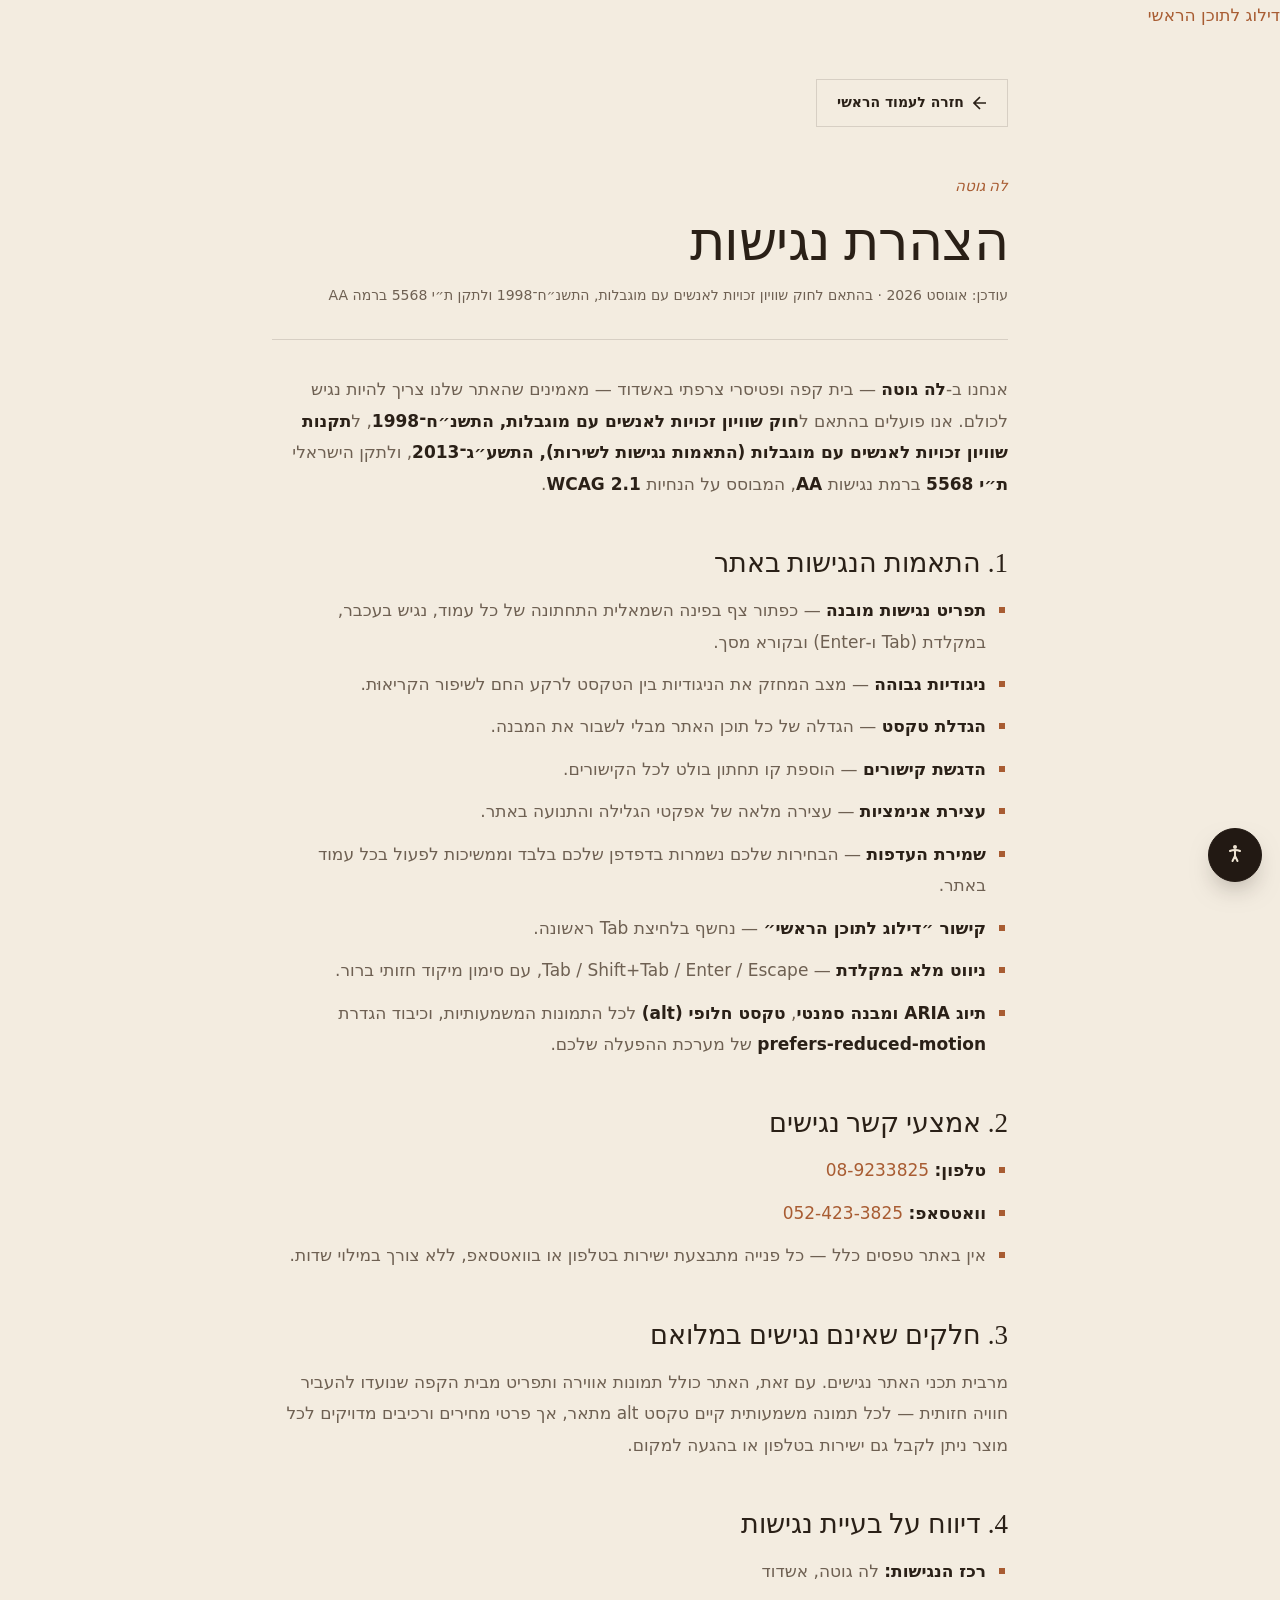
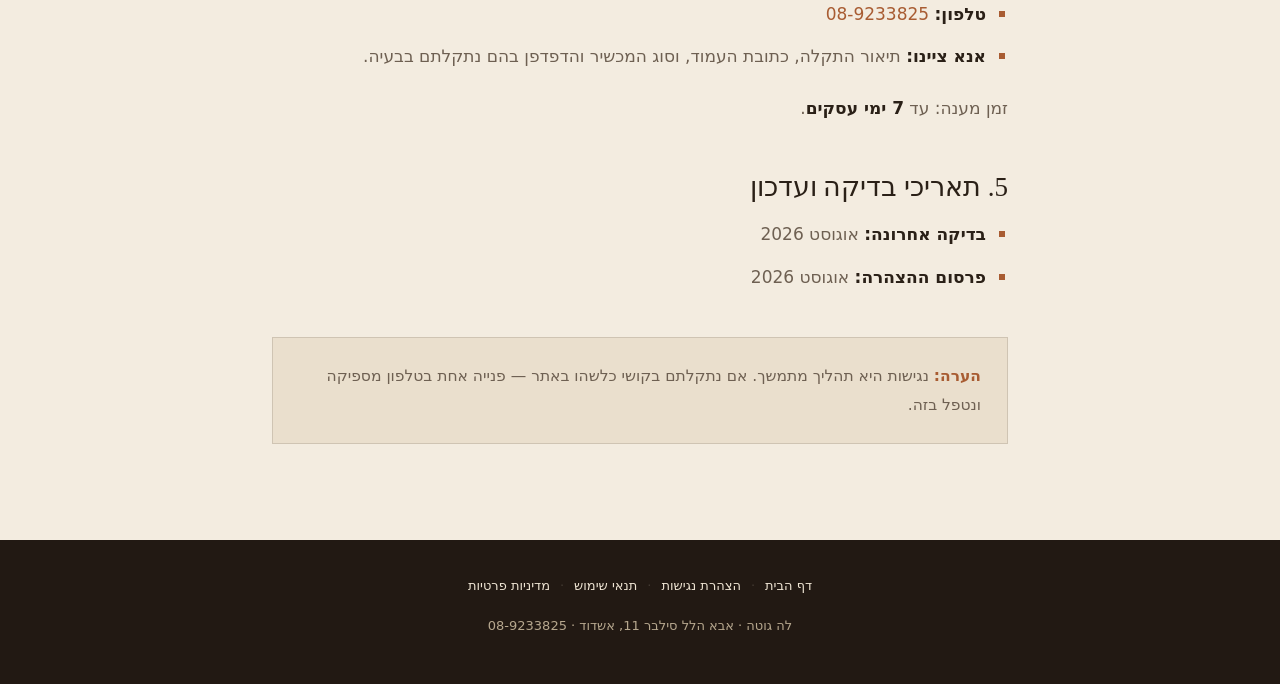
==== accessibility.html @ a6958493 "Remove section eyebrows, add legal pages + accessibility widget, fix broken menu photo - Removed all" ====
<!DOCTYPE html>
<html lang="he" dir="rtl">
<head>
<meta charset="UTF-8">
<meta name="viewport" content="width=device-width, initial-scale=1.0">
<meta http-equiv="Content-Security-Policy" content="
  default-src 'self';
  base-uri 'self';
  object-src 'none';
  form-action 'self';
  frame-src 'none';
  img-src 'self' data:;
  script-src 'self';
  style-src 'self' 'unsafe-inline' https://fonts.googleapis.com;
  font-src 'self' https://fonts.gstatic.com;
  connect-src 'self';
  upgrade-insecure-requests;
">
<meta name="referrer" content="strict-origin-when-cross-origin">
<title>הצהרת נגישות — לה גוטה</title>
<meta name="description" content="הצהרת הנגישות של לה גוטה — התאמות הנגישות באתר, אמצעי קשר ודרכי דיווח, בהתאם לחוק שוויון זכויות לאנשים עם מוגבלות ולתקן ת״י 5568 ברמה AA.">
<meta name="robots" content="index, follow">
<link rel="preconnect" href="https://fonts.googleapis.com">
<link rel="preconnect" href="https://fonts.gstatic.com" crossorigin>
<link href="https://fonts.googleapis.com/css2?family=Frank+Ruhl+Libre:wght@300;500;700;900&family=Assistant:wght@300;400;500;600;700&display=swap" rel="stylesheet">
<link rel="stylesheet" href="assets/legal.css?v=1">
<link rel="stylesheet" href="assets/a11y.css?v=1">
<script src="assets/a11y.js?v=1"></script>
</head>
<body>

<a class="skip-link" href="#main">דילוג לתוכן הראשי</a>

<!-- ACCESSIBILITY WIDGET -->
<button class="a11y-btn" aria-label="פתיחת תפריט נגישות" aria-expanded="false" aria-controls="a11yPanel">
  <svg viewBox="0 0 24 24" width="24" height="24" aria-hidden="true"><circle cx="12" cy="4" r="2" fill="currentColor"/><path d="M12 7c-3 0-5 1-5 1M12 7c3 0 5 1 5 1M12 7v6m0 0l-2.5 5M12 13l2.5 5" stroke="currentColor" stroke-width="2" fill="none" stroke-linecap="round"/></svg>
</button>
<div class="a11y-panel" id="a11yPanel" role="dialog" aria-label="הגדרות נגישות" aria-hidden="true">
  <h2 class="a11y-title">נגישות</h2>
  <div class="a11y-row"><span>ניגודיות גבוהה</span><div class="a11y-seg" role="group" aria-label="ניגודיות"><button class="a11y-chip" type="button" data-key="contrast" data-val="normal" aria-pressed="true">רגילה</button><button class="a11y-chip" type="button" data-key="contrast" data-val="high" aria-pressed="false">גבוהה</button></div></div>
  <div class="a11y-row"><span>גודל טקסט</span><div class="a11y-seg" role="group" aria-label="גודל טקסט"><button class="a11y-chip" type="button" data-key="text" data-val="normal" aria-pressed="true">רגיל</button><button class="a11y-chip" type="button" data-key="text" data-val="large" aria-pressed="false">גדול</button></div></div>
  <div class="a11y-row"><span>הדגשת קישורים</span><div class="a11y-seg" role="group" aria-label="הדגשת קישורים"><button class="a11y-chip" type="button" data-key="links" data-val="off" aria-pressed="true">כבוי</button><button class="a11y-chip" type="button" data-key="links" data-val="on" aria-pressed="false">דלוק</button></div></div>
  <div class="a11y-row"><span>עצירת אנימציות</span><div class="a11y-seg" role="group" aria-label="עצירת אנימציות"><button class="a11y-chip" type="button" data-key="motion" data-val="on" aria-pressed="true">דלוקות</button><button class="a11y-chip" type="button" data-key="motion" data-val="off" aria-pressed="false">עצורות</button></div></div>
  <button class="a11y-reset" type="button">איפוס הגדרות</button>
  <a class="a11y-statement" href="accessibility.html">הצהרת נגישות</a>
</div>

<main class="legal" id="main">
  <a class="back-home" href="index.html">
    <svg viewBox="0 0 14 14" fill="none" stroke="currentColor" stroke-width="1.7" aria-hidden="true"><path d="M1 7h12M7 1 1 7l6 6"/></svg>
    <span>חזרה לעמוד הראשי</span>
  </a>

  <span class="legal-brand">לה גוטה</span>
  <h1>הצהרת נגישות</h1>
  <div class="legal-meta">עודכן: אוגוסט 2026 · בהתאם לחוק שוויון זכויות לאנשים עם מוגבלות, התשנ״ח־1998 ולתקן ת״י 5568 ברמה AA</div>

  <p>אנחנו ב-<strong>לה גוטה</strong> — בית קפה ופטיסרי צרפתי באשדוד — מאמינים שהאתר שלנו צריך להיות נגיש לכולם. אנו פועלים בהתאם ל<strong>חוק שוויון זכויות לאנשים עם מוגבלות, התשנ״ח־1998</strong>, ל<strong>תקנות שוויון זכויות לאנשים עם מוגבלות (התאמות נגישות לשירות), התשע״ג־2013</strong>, ולתקן הישראלי <strong>ת״י 5568</strong> ברמת נגישות <strong>AA</strong>, המבוסס על הנחיות <strong>WCAG 2.1</strong>.</p>

  <h2>1. התאמות הנגישות באתר</h2>
  <ul>
    <li><strong>תפריט נגישות מובנה</strong> — כפתור צף בפינה השמאלית התחתונה של כל עמוד, נגיש בעכבר, במקלדת (Tab ו-Enter) ובקורא מסך.</li>
    <li><strong>ניגודיות גבוהה</strong> — מצב המחזק את הניגודיות בין הטקסט לרקע החם לשיפור הקריאוּת.</li>
    <li><strong>הגדלת טקסט</strong> — הגדלה של כל תוכן האתר מבלי לשבור את המבנה.</li>
    <li><strong>הדגשת קישורים</strong> — הוספת קו תחתון בולט לכל הקישורים.</li>
    <li><strong>עצירת אנימציות</strong> — עצירה מלאה של אפקטי הגלילה והתנועה באתר.</li>
    <li><strong>שמירת העדפות</strong> — הבחירות שלכם נשמרות בדפדפן שלכם בלבד וממשיכות לפעול בכל עמוד באתר.</li>
    <li><strong>קישור ״דילוג לתוכן הראשי״</strong> — נחשף בלחיצת Tab ראשונה.</li>
    <li><strong>ניווט מלא במקלדת</strong> — Tab / Shift+Tab / Enter / Escape, עם סימון מיקוד חזותי ברור.</li>
    <li><strong>תיוג ARIA ומבנה סמנטי</strong>, <strong>טקסט חלופי (alt)</strong> לכל התמונות המשמעותיות, וכיבוד הגדרת <strong>prefers-reduced-motion</strong> של מערכת ההפעלה שלכם.</li>
  </ul>

  <h2>2. אמצעי קשר נגישים</h2>
  <ul>
    <li><strong>טלפון:</strong> <a href="tel:089233825">08-9233825</a></li>
    <li><strong>וואטסאפ:</strong> <a href="https://wa.me/972534233825" target="_blank" rel="noopener">052-423-3825</a></li>
    <li>אין באתר טפסים כלל — כל פנייה מתבצעת ישירות בטלפון או בוואטסאפ, ללא צורך במילוי שדות.</li>
  </ul>

  <h2>3. חלקים שאינם נגישים במלואם</h2>
  <p>מרבית תכני האתר נגישים. עם זאת, האתר כולל תמונות אווירה ותפריט מבית הקפה שנועדו להעביר חוויה חזותית — לכל תמונה משמעותית קיים טקסט alt מתאר, אך פרטי מחירים ורכיבים מדויקים לכל מוצר ניתן לקבל גם ישירות בטלפון או בהגעה למקום.</p>

  <h2>4. דיווח על בעיית נגישות</h2>
  <ul>
    <li><strong>רכז הנגישות:</strong> לה גוטה, אשדוד</li>
    <li><strong>טלפון:</strong> <a href="tel:089233825">08-9233825</a></li>
    <li><strong>אנא ציינו:</strong> תיאור התקלה, כתובת העמוד, וסוג המכשיר והדפדפן בהם נתקלתם בבעיה.</li>
  </ul>
  <p>זמן מענה: עד <strong>7 ימי עסקים</strong>.</p>

  <h2>5. תאריכי בדיקה ועדכון</h2>
  <ul>
    <li><strong>בדיקה אחרונה:</strong> אוגוסט 2026</li>
    <li><strong>פרסום ההצהרה:</strong> אוגוסט 2026</li>
  </ul>

  <div class="legal-note">
    <strong>הערה:</strong> נגישות היא תהליך מתמשך. אם נתקלתם בקושי כלשהו באתר — פנייה אחת בטלפון מספיקה ונטפל בזה.
  </div>
</main>

<footer class="legal-foot">
  <nav aria-label="מסמכים משפטיים">
    <a href="index.html">דף הבית</a>
    <span aria-hidden="true">·</span>
    <a href="accessibility.html">הצהרת נגישות</a>
    <span aria-hidden="true">·</span>
    <a href="terms.html">תנאי שימוש</a>
    <span aria-hidden="true">·</span>
    <a href="privacy.html">מדיניות פרטיות</a>
  </nav>
  <div>לה גוטה · אבא הלל סילבר 11, אשדוד · 08-9233825</div>
</footer>

</body>
</html>
---- assets/legal.css ----
/* ==========================================================================
   לה גוטה — legal pages (accessibility statement, terms, privacy).
   Mirrors the main site's tokens exactly so these pages read as the same
   brand even though they don't load the page's own giant inline <style>.
   ========================================================================== */

:root {
  --paper: #F3ECE0;
  --paper-2: #EADFCD;
  --espresso: #221913;
  --ink: #2A2017;
  --ink-soft: #6E6052;
  --ink-faint: #9D8E7C;
  --cream-text: #EEE4D3;
  --cream-soft: #B6A78E;
  --crema: #A85C32;
  --crema-2: #C68A57;
  --line: rgba(42, 32, 23, .14);
  --line-cream: rgba(238, 228, 211, .16);

  --serif: 'Frank Ruhl Libre', Georgia, serif;
  --sans: 'Assistant', system-ui, sans-serif;
}

*, *::before, *::after { box-sizing: border-box; margin: 0; padding: 0; }

html { scroll-behavior: smooth; -webkit-font-smoothing: antialiased; -moz-osx-font-smoothing: grayscale; }

body {
  background: var(--paper);
  color: var(--ink);
  font-family: var(--sans);
  font-size: 17px;
  line-height: 1.85;
  min-height: 100vh;
  overflow-x: hidden;
}

a { color: var(--crema); text-decoration: none; }
a:hover { color: var(--crema-2); text-decoration: underline; text-underline-offset: 3px; }
a:focus-visible { outline: 2px solid var(--crema); outline-offset: 3px; }

/* ---------- Layout ---------- */
.legal {
  position: relative;
  max-width: 800px;
  margin: 0 auto;
  padding: 48px clamp(18px, 5vw, 32px) 96px;
}

.back-home {
  display: inline-flex;
  align-items: center;
  gap: 9px;
  margin-bottom: 46px;
  padding: 10px 20px;
  border: 1px solid var(--line);
  background: transparent;
  color: var(--ink);
  font-size: 14px;
  font-weight: 600;
  transition: background .3s ease, color .3s ease, border-color .3s ease;
}
.back-home:hover { background: var(--espresso); border-color: var(--espresso); color: var(--cream-text); text-decoration: none; }
.back-home svg { width: 14px; height: 14px; }

.legal-brand {
  display: block;
  margin-bottom: 12px;
  font-family: var(--serif);
  font-weight: 500;
  font-style: italic;
  font-size: 15px;
  color: var(--crema);
}

h1 {
  font-family: var(--serif);
  font-weight: 500;
  font-size: clamp(32px, 6vw, 54px);
  line-height: 1.08;
  letter-spacing: -0.01em;
  color: var(--ink);
  margin-bottom: 12px;
}

.legal-meta {
  padding-bottom: 30px;
  margin-bottom: 34px;
  border-bottom: 1px solid var(--line);
  color: var(--ink-soft);
  font-size: 14px;
}

h2 {
  font-family: var(--serif);
  font-weight: 500;
  font-size: clamp(21px, 3vw, 27px);
  line-height: 1.3;
  color: var(--ink);
  margin: 46px 0 14px;
}

p { margin-bottom: 16px; color: var(--ink-soft); }
strong { color: var(--ink); font-weight: 700; }

ul { margin: 0 0 20px; padding: 0; list-style: none; }
li { position: relative; padding-inline-start: 22px; margin-bottom: 11px; color: var(--ink-soft); }
li::before {
  content: '';
  position: absolute;
  inset-inline-start: 3px;
  top: 12px;
  width: 6px;
  height: 6px;
  background: var(--crema);
}

.legal-note {
  margin-top: 44px;
  padding: 24px 26px;
  border: 1px solid var(--line);
  background: var(--paper-2);
  color: var(--ink-soft);
  font-size: 15.5px;
}
.legal-note strong { color: var(--crema); }

/* ---------- Footer ---------- */
.legal-foot {
  padding: 34px clamp(18px, 5vw, 32px) 46px;
  background: var(--espresso);
  text-align: center;
  color: var(--cream-soft);
  font-size: 13px;
}
.legal-foot nav {
  display: flex;
  flex-wrap: wrap;
  align-items: center;
  justify-content: center;
  gap: 10px;
  margin-bottom: 16px;
}
.legal-foot nav a { color: var(--cream-text); }
.legal-foot nav a:hover { color: var(--crema-2); }
.legal-foot nav span { color: var(--line-cream); }

@media (max-width: 640px) {
  .legal { padding-top: 34px; }
  .back-home { margin-bottom: 32px; }
}
---- assets/a11y.css ----
/* ==========================================================================
   לה גוטה — accessibility widget + accessibility state overrides.
   Matches the site's own tokens (warm cream / espresso / crema, Frank Ruhl
   Libre + Assistant, sharp corners — --r:0px everywhere on this site) so it
   never reads as a bolted-on plugin. Works standalone on the legal pages too.
   ========================================================================== */

.a11y-btn,
.a11y-panel { font-family: 'Assistant', system-ui, sans-serif; }

/* ---------- Floating button (kept circular — the one universal a11y
   convention worth breaking the site's sharp-corner rule for) ---------- */
.a11y-btn {
  position: fixed;
  inset-inline-start: 18px;
  bottom: 18px;
  z-index: 9950;
  width: 54px;
  height: 54px;
  padding: 0;
  border: 1.5px solid #221913;
  border-radius: 50%;
  background: #221913;
  color: #EEE4D3;
  display: grid;
  place-items: center;
  cursor: pointer;
  box-shadow: 0 12px 28px -12px rgba(34, 25, 19, .55);
  transition: transform .3s ease, background .3s ease, border-color .3s ease;
}
.a11y-btn:hover { transform: scale(1.06); background: #A85C32; border-color: #A85C32; }
.a11y-btn:focus-visible { outline: 2px solid #A85C32; outline-offset: 3px; }

/* ---------- Panel — sharp corners, matches every card/button on the site ---------- */
.a11y-panel {
  position: fixed;
  inset-inline-start: 18px;
  bottom: 84px;
  z-index: 9951;
  width: 302px;
  max-width: calc(100vw - 36px);
  padding: 22px;
  background: #F3ECE0;
  border: 1px solid rgba(42, 32, 23, .16);
  box-shadow: 0 30px 66px -30px rgba(34, 25, 19, .6);
  opacity: 0;
  visibility: hidden;
  transform: translateY(10px) scale(.97);
  transform-origin: bottom right;
  transition: opacity .28s ease, transform .28s ease, visibility .28s ease;
}
.a11y-panel.is-open { opacity: 1; visibility: visible; transform: none; }

.a11y-title {
  margin: 0 0 14px;
  font-family: 'Frank Ruhl Libre', Georgia, serif;
  font-weight: 500;
  font-size: 20px;
  color: #2A2017;
}
.a11y-row {
  display: flex;
  align-items: center;
  justify-content: space-between;
  gap: 10px;
  padding: 9px 0;
  font-size: 14.5px;
  font-weight: 500;
  color: #2A2017;
}
.a11y-seg {
  display: inline-flex;
  padding: 3px;
  background: #EADFCD;
  border: 1px solid rgba(42, 32, 23, .12);
}
.a11y-chip {
  padding: 6px 12px;
  border: 0;
  background: transparent;
  font-family: inherit;
  font-size: 13px;
  font-weight: 600;
  color: #6E6052;
  cursor: pointer;
  transition: background .2s ease, color .2s ease;
}
.a11y-chip:hover { color: #2A2017; }
.a11y-chip[aria-pressed="true"] { background: #221913; color: #EEE4D3; }
.a11y-chip:focus-visible { outline: 2px solid #A85C32; outline-offset: 2px; }

.a11y-reset {
  width: 100%;
  margin-top: 14px;
  padding: 11px;
  border: 1px solid rgba(42, 32, 23, .2);
  background: transparent;
  font-family: inherit;
  font-size: 14px;
  font-weight: 600;
  color: #2A2017;
  cursor: pointer;
  transition: background .2s ease, color .2s ease;
}
.a11y-reset:hover { background: #221913; color: #EEE4D3; }

.a11y-statement {
  display: block;
  margin-top: 10px;
  text-align: center;
  font-size: 13px;
  color: #6E6052;
  text-decoration: underline;
  text-underline-offset: 3px;
}
.a11y-statement:hover { color: #A85C32; }

/* ==========================================================================
   Accessibility state overrides
   ========================================================================== */

/* Larger text — scales page blocks, never the widget itself */
[data-text="large"] body > *:not(.a11y-btn):not(.a11y-panel):not(#loader) { zoom: 1.12; }

/* High contrast — deepen the muted inks so body copy passes AA comfortably.
   `html[...]` so these outrank the page's own :root, same specificity but
   earlier in source order. */
html[data-contrast="high"] {
  --ink-soft: #2A2017;
  --ink-faint: #4A3D2E;
  --cream-soft: #F3ECE0;
  --line: rgba(42, 32, 23, .4);
  --line-cream: rgba(238, 228, 211, .4);
}

/* Emphasise links */
[data-links="on"] a:not(.a11y-statement) {
  text-decoration: underline !important;
  text-underline-offset: 3px;
  text-decoration-thickness: 2px;
}

/* Stop motion */
[data-motion="off"] { scroll-behavior: auto !important; }
[data-motion="off"] *,
[data-motion="off"] *::before,
[data-motion="off"] *::after {
  animation: none !important;
  transition: none !important;
}
[data-motion="off"] .rise,
[data-motion="off"] [class*="rise"] {
  opacity: 1 !important;
  transform: none !important;
}

@media (max-width: 480px) {
  .a11y-btn { width: 48px; height: 48px; inset-inline-start: 14px; bottom: 14px; }
  .a11y-panel { inset-inline-start: 14px; bottom: 74px; }
}
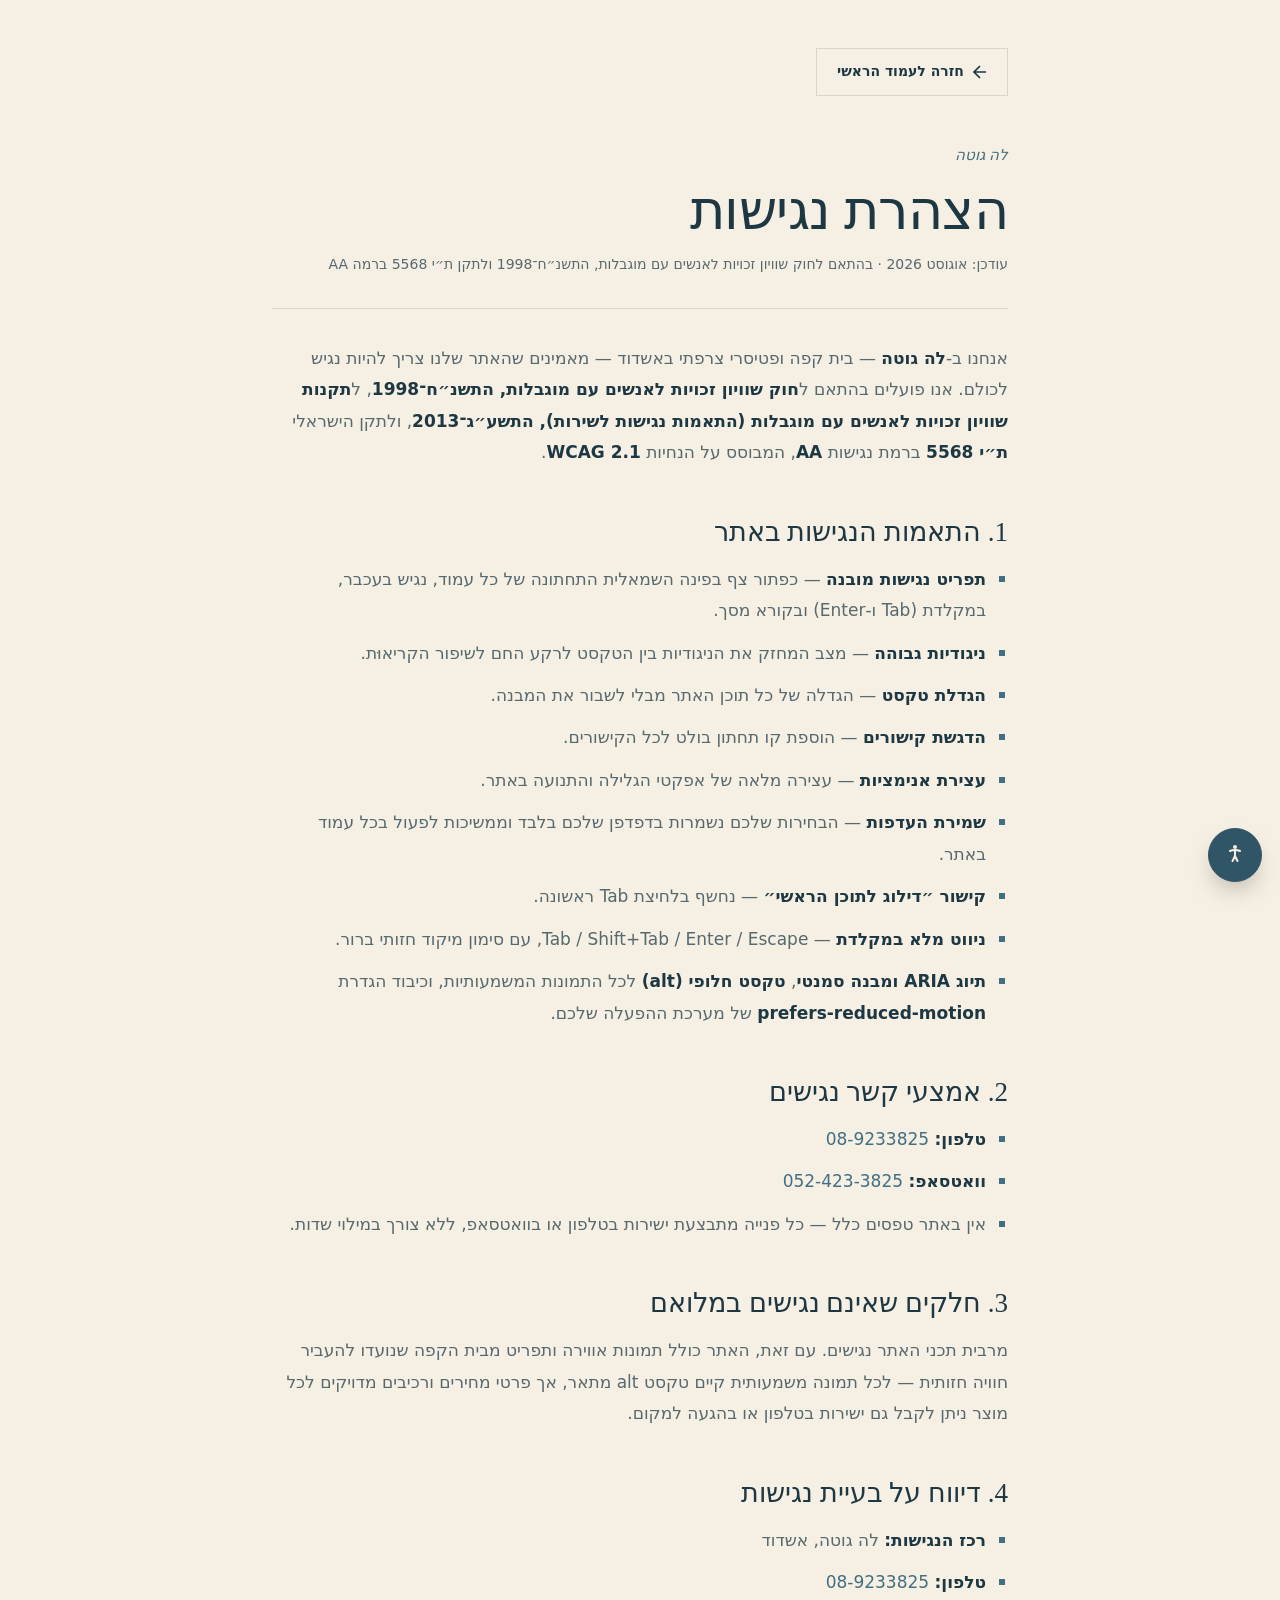
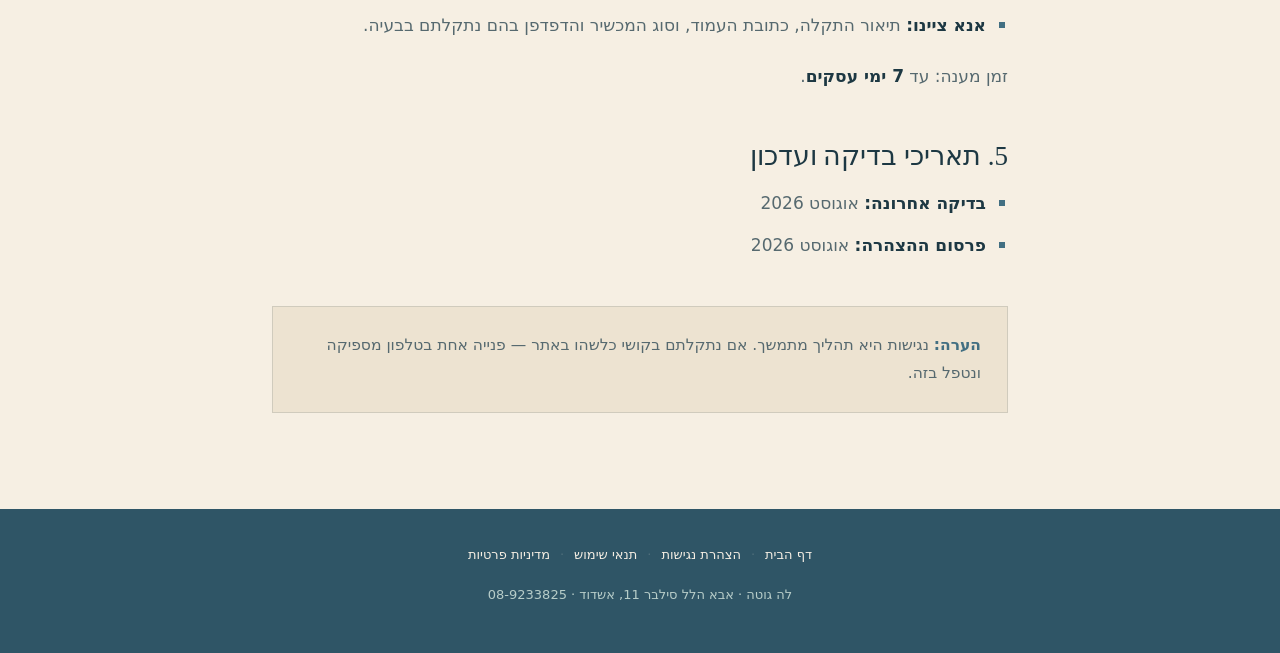
==== commit 576f0440: "Remove skip link, smooth mobile scrolling, fix mobile dessert list and arch crops Drops the visible " ====
--- a/accessibility.html
+++ b/accessibility.html
@@ -29,7 +29,6 @@
 </head>
 <body>
 
-<a class="skip-link" href="#main">דילוג לתוכן הראשי</a>
 
 <!-- ACCESSIBILITY WIDGET -->
 <button class="a11y-btn" aria-label="פתיחת תפריט נגישות" aria-expanded="false" aria-controls="a11yPanel">
--- a/assets/legal.css
+++ b/assets/legal.css
@@ -5,18 +5,18 @@
    ========================================================================== */
 
 :root {
-  --paper: #F3ECE0;
-  --paper-2: #EADFCD;
-  --espresso: #221913;
-  --ink: #2A2017;
-  --ink-soft: #6E6052;
-  --ink-faint: #9D8E7C;
-  --cream-text: #EEE4D3;
-  --cream-soft: #B6A78E;
-  --crema: #A85C32;
-  --crema-2: #C68A57;
-  --line: rgba(42, 32, 23, .14);
-  --line-cream: rgba(238, 228, 211, .16);
+  --paper: #F6EFE3;
+  --paper-2: #EDE3D1;
+  --espresso: #2F5566;
+  --ink: #1D3843;
+  --ink-soft: #56696F;
+  --ink-faint: #8B9A9B;
+  --cream-text: #F4EEE3;
+  --cream-soft: #B7CDC9;
+  --crema: #426F82;
+  --crema-2: #9AD0CB;
+  --line: rgba(29, 56, 67, .14);
+  --line-cream: rgba(244, 238, 227, .16);
 
   --serif: 'Frank Ruhl Libre', Georgia, serif;
   --sans: 'Assistant', system-ui, sans-serif;
--- a/assets/a11y.css
+++ b/assets/a11y.css
@@ -18,18 +18,18 @@
   width: 54px;
   height: 54px;
   padding: 0;
-  border: 1.5px solid #221913;
+  border: 1.5px solid #2F5566;
   border-radius: 50%;
-  background: #221913;
-  color: #EEE4D3;
+  background: #2F5566;
+  color: #F4EEE3;
   display: grid;
   place-items: center;
   cursor: pointer;
   box-shadow: 0 12px 28px -12px rgba(34, 25, 19, .55);
   transition: transform .3s ease, background .3s ease, border-color .3s ease;
 }
-.a11y-btn:hover { transform: scale(1.06); background: #A85C32; border-color: #A85C32; }
-.a11y-btn:focus-visible { outline: 2px solid #A85C32; outline-offset: 3px; }
+.a11y-btn:hover { transform: scale(1.06); background: #426F82; border-color: #426F82; }
+.a11y-btn:focus-visible { outline: 2px solid #426F82; outline-offset: 3px; }
 
 /* ---------- Panel — sharp corners, matches every card/button on the site ---------- */
 .a11y-panel {
@@ -40,8 +40,8 @@
   width: 302px;
   max-width: calc(100vw - 36px);
   padding: 22px;
-  background: #F3ECE0;
-  border: 1px solid rgba(42, 32, 23, .16);
+  background: #F6EFE3;
+  border: 1px solid rgba(29, 56, 67, .16);
   box-shadow: 0 30px 66px -30px rgba(34, 25, 19, .6);
   opacity: 0;
   visibility: hidden;
@@ -56,7 +56,7 @@
   font-family: 'Frank Ruhl Libre', Georgia, serif;
   font-weight: 500;
   font-size: 20px;
-  color: #2A2017;
+  color: #1D3843;
 }
 .a11y-row {
   display: flex;
@@ -66,13 +66,13 @@
   padding: 9px 0;
   font-size: 14.5px;
   font-weight: 500;
-  color: #2A2017;
+  color: #1D3843;
 }
 .a11y-seg {
   display: inline-flex;
   padding: 3px;
-  background: #EADFCD;
-  border: 1px solid rgba(42, 32, 23, .12);
+  background: #EDE3D1;
+  border: 1px solid rgba(29, 56, 67, .12);
 }
 .a11y-chip {
   padding: 6px 12px;
@@ -81,39 +81,39 @@
   font-family: inherit;
   font-size: 13px;
   font-weight: 600;
-  color: #6E6052;
+  color: #56696F;
   cursor: pointer;
   transition: background .2s ease, color .2s ease;
 }
-.a11y-chip:hover { color: #2A2017; }
-.a11y-chip[aria-pressed="true"] { background: #221913; color: #EEE4D3; }
-.a11y-chip:focus-visible { outline: 2px solid #A85C32; outline-offset: 2px; }
+.a11y-chip:hover { color: #1D3843; }
+.a11y-chip[aria-pressed="true"] { background: #2F5566; color: #F4EEE3; }
+.a11y-chip:focus-visible { outline: 2px solid #426F82; outline-offset: 2px; }
 
 .a11y-reset {
   width: 100%;
   margin-top: 14px;
   padding: 11px;
-  border: 1px solid rgba(42, 32, 23, .2);
+  border: 1px solid rgba(29, 56, 67, .2);
   background: transparent;
   font-family: inherit;
   font-size: 14px;
   font-weight: 600;
-  color: #2A2017;
+  color: #1D3843;
   cursor: pointer;
   transition: background .2s ease, color .2s ease;
 }
-.a11y-reset:hover { background: #221913; color: #EEE4D3; }
+.a11y-reset:hover { background: #2F5566; color: #F4EEE3; }
 
 .a11y-statement {
   display: block;
   margin-top: 10px;
   text-align: center;
   font-size: 13px;
-  color: #6E6052;
+  color: #56696F;
   text-decoration: underline;
   text-underline-offset: 3px;
 }
-.a11y-statement:hover { color: #A85C32; }
+.a11y-statement:hover { color: #426F82; }
 
 /* ==========================================================================
    Accessibility state overrides
@@ -126,11 +126,11 @@
    `html[...]` so these outrank the page's own :root, same specificity but
    earlier in source order. */
 html[data-contrast="high"] {
-  --ink-soft: #2A2017;
-  --ink-faint: #4A3D2E;
-  --cream-soft: #F3ECE0;
-  --line: rgba(42, 32, 23, .4);
-  --line-cream: rgba(238, 228, 211, .4);
+  --ink-soft: #1D3843;
+  --ink-faint: #2F4A54;
+  --cream-soft: #F6EFE3;
+  --line: rgba(29, 56, 67, .4);
+  --line-cream: rgba(244, 238, 227, .4);
 }
 
 /* Emphasise links */
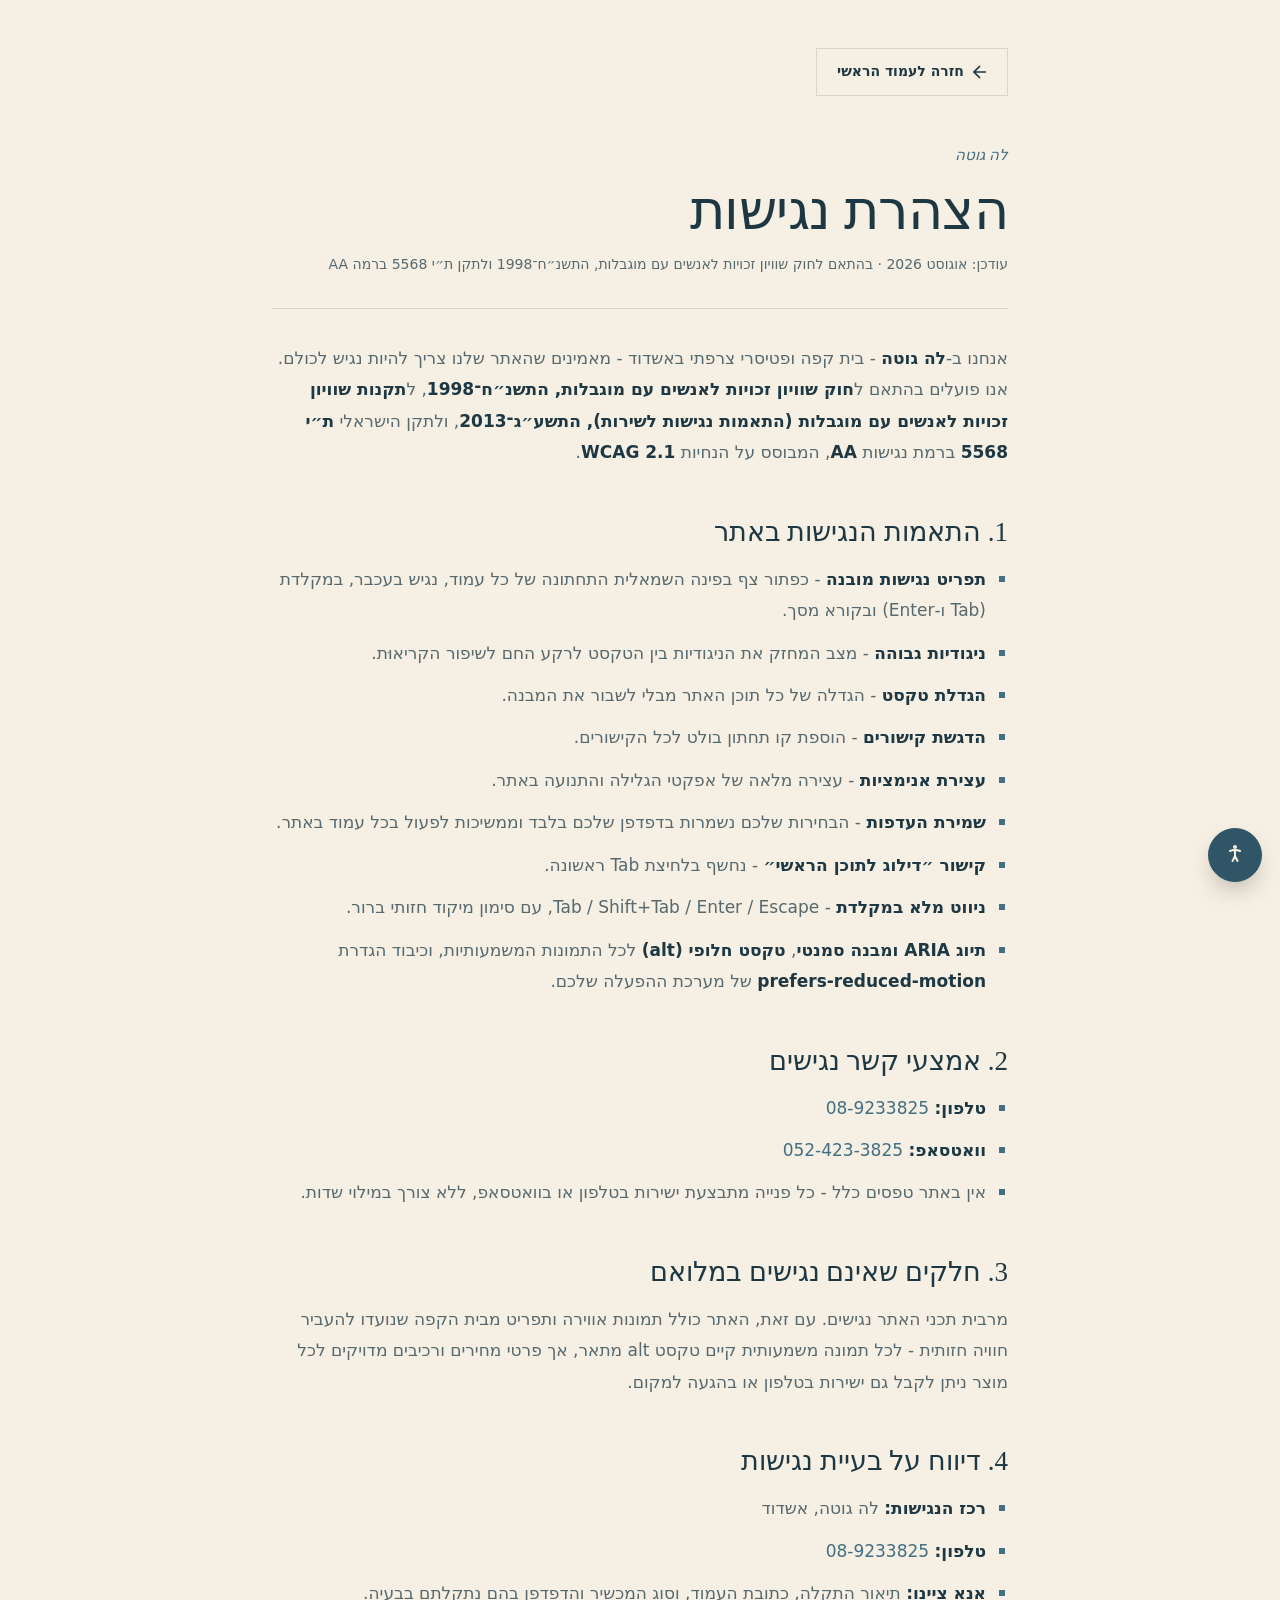
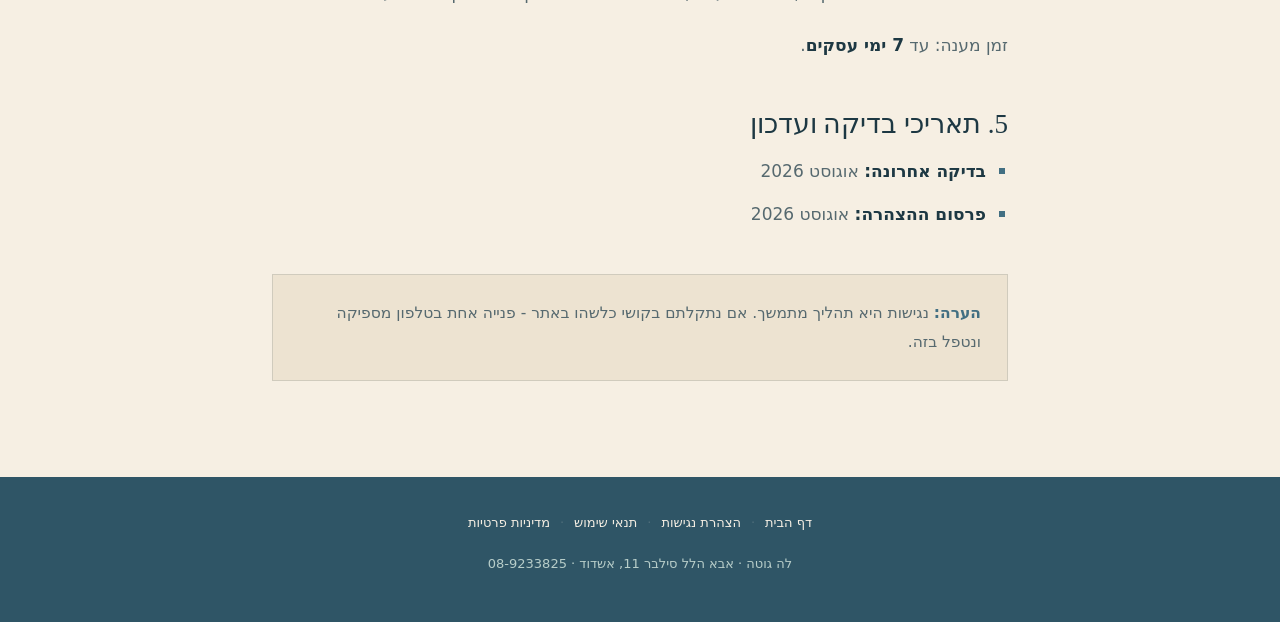
==== commit c580e29e: "Center and enlarge the macaron card on phones, stack flavors, use a plain hyphen instead of em dash " ====
--- a/accessibility.html
+++ b/accessibility.html
@@ -17,8 +17,8 @@
   upgrade-insecure-requests;
 ">
 <meta name="referrer" content="strict-origin-when-cross-origin">
-<title>הצהרת נגישות — לה גוטה</title>
-<meta name="description" content="הצהרת הנגישות של לה גוטה — התאמות הנגישות באתר, אמצעי קשר ודרכי דיווח, בהתאם לחוק שוויון זכויות לאנשים עם מוגבלות ולתקן ת״י 5568 ברמה AA.">
+<title>הצהרת נגישות - לה גוטה</title>
+<meta name="description" content="הצהרת הנגישות של לה גוטה - התאמות הנגישות באתר, אמצעי קשר ודרכי דיווח, בהתאם לחוק שוויון זכויות לאנשים עם מוגבלות ולתקן ת״י 5568 ברמה AA.">
 <meta name="robots" content="index, follow">
 <link rel="preconnect" href="https://fonts.googleapis.com">
 <link rel="preconnect" href="https://fonts.gstatic.com" crossorigin>
@@ -54,18 +54,18 @@
   <h1>הצהרת נגישות</h1>
   <div class="legal-meta">עודכן: אוגוסט 2026 · בהתאם לחוק שוויון זכויות לאנשים עם מוגבלות, התשנ״ח־1998 ולתקן ת״י 5568 ברמה AA</div>
 
-  <p>אנחנו ב-<strong>לה גוטה</strong> — בית קפה ופטיסרי צרפתי באשדוד — מאמינים שהאתר שלנו צריך להיות נגיש לכולם. אנו פועלים בהתאם ל<strong>חוק שוויון זכויות לאנשים עם מוגבלות, התשנ״ח־1998</strong>, ל<strong>תקנות שוויון זכויות לאנשים עם מוגבלות (התאמות נגישות לשירות), התשע״ג־2013</strong>, ולתקן הישראלי <strong>ת״י 5568</strong> ברמת נגישות <strong>AA</strong>, המבוסס על הנחיות <strong>WCAG 2.1</strong>.</p>
+  <p>אנחנו ב-<strong>לה גוטה</strong> - בית קפה ופטיסרי צרפתי באשדוד - מאמינים שהאתר שלנו צריך להיות נגיש לכולם. אנו פועלים בהתאם ל<strong>חוק שוויון זכויות לאנשים עם מוגבלות, התשנ״ח־1998</strong>, ל<strong>תקנות שוויון זכויות לאנשים עם מוגבלות (התאמות נגישות לשירות), התשע״ג־2013</strong>, ולתקן הישראלי <strong>ת״י 5568</strong> ברמת נגישות <strong>AA</strong>, המבוסס על הנחיות <strong>WCAG 2.1</strong>.</p>
 
   <h2>1. התאמות הנגישות באתר</h2>
   <ul>
-    <li><strong>תפריט נגישות מובנה</strong> — כפתור צף בפינה השמאלית התחתונה של כל עמוד, נגיש בעכבר, במקלדת (Tab ו-Enter) ובקורא מסך.</li>
-    <li><strong>ניגודיות גבוהה</strong> — מצב המחזק את הניגודיות בין הטקסט לרקע החם לשיפור הקריאוּת.</li>
-    <li><strong>הגדלת טקסט</strong> — הגדלה של כל תוכן האתר מבלי לשבור את המבנה.</li>
-    <li><strong>הדגשת קישורים</strong> — הוספת קו תחתון בולט לכל הקישורים.</li>
-    <li><strong>עצירת אנימציות</strong> — עצירה מלאה של אפקטי הגלילה והתנועה באתר.</li>
-    <li><strong>שמירת העדפות</strong> — הבחירות שלכם נשמרות בדפדפן שלכם בלבד וממשיכות לפעול בכל עמוד באתר.</li>
-    <li><strong>קישור ״דילוג לתוכן הראשי״</strong> — נחשף בלחיצת Tab ראשונה.</li>
-    <li><strong>ניווט מלא במקלדת</strong> — Tab / Shift+Tab / Enter / Escape, עם סימון מיקוד חזותי ברור.</li>
+    <li><strong>תפריט נגישות מובנה</strong> - כפתור צף בפינה השמאלית התחתונה של כל עמוד, נגיש בעכבר, במקלדת (Tab ו-Enter) ובקורא מסך.</li>
+    <li><strong>ניגודיות גבוהה</strong> - מצב המחזק את הניגודיות בין הטקסט לרקע החם לשיפור הקריאוּת.</li>
+    <li><strong>הגדלת טקסט</strong> - הגדלה של כל תוכן האתר מבלי לשבור את המבנה.</li>
+    <li><strong>הדגשת קישורים</strong> - הוספת קו תחתון בולט לכל הקישורים.</li>
+    <li><strong>עצירת אנימציות</strong> - עצירה מלאה של אפקטי הגלילה והתנועה באתר.</li>
+    <li><strong>שמירת העדפות</strong> - הבחירות שלכם נשמרות בדפדפן שלכם בלבד וממשיכות לפעול בכל עמוד באתר.</li>
+    <li><strong>קישור ״דילוג לתוכן הראשי״</strong> - נחשף בלחיצת Tab ראשונה.</li>
+    <li><strong>ניווט מלא במקלדת</strong> - Tab / Shift+Tab / Enter / Escape, עם סימון מיקוד חזותי ברור.</li>
     <li><strong>תיוג ARIA ומבנה סמנטי</strong>, <strong>טקסט חלופי (alt)</strong> לכל התמונות המשמעותיות, וכיבוד הגדרת <strong>prefers-reduced-motion</strong> של מערכת ההפעלה שלכם.</li>
   </ul>
 
@@ -73,11 +73,11 @@
   <ul>
     <li><strong>טלפון:</strong> <a href="tel:089233825">08-9233825</a></li>
     <li><strong>וואטסאפ:</strong> <a href="https://wa.me/972534233825" target="_blank" rel="noopener">052-423-3825</a></li>
-    <li>אין באתר טפסים כלל — כל פנייה מתבצעת ישירות בטלפון או בוואטסאפ, ללא צורך במילוי שדות.</li>
+    <li>אין באתר טפסים כלל - כל פנייה מתבצעת ישירות בטלפון או בוואטסאפ, ללא צורך במילוי שדות.</li>
   </ul>
 
   <h2>3. חלקים שאינם נגישים במלואם</h2>
-  <p>מרבית תכני האתר נגישים. עם זאת, האתר כולל תמונות אווירה ותפריט מבית הקפה שנועדו להעביר חוויה חזותית — לכל תמונה משמעותית קיים טקסט alt מתאר, אך פרטי מחירים ורכיבים מדויקים לכל מוצר ניתן לקבל גם ישירות בטלפון או בהגעה למקום.</p>
+  <p>מרבית תכני האתר נגישים. עם זאת, האתר כולל תמונות אווירה ותפריט מבית הקפה שנועדו להעביר חוויה חזותית - לכל תמונה משמעותית קיים טקסט alt מתאר, אך פרטי מחירים ורכיבים מדויקים לכל מוצר ניתן לקבל גם ישירות בטלפון או בהגעה למקום.</p>
 
   <h2>4. דיווח על בעיית נגישות</h2>
   <ul>
@@ -94,7 +94,7 @@
   </ul>
 
   <div class="legal-note">
-    <strong>הערה:</strong> נגישות היא תהליך מתמשך. אם נתקלתם בקושי כלשהו באתר — פנייה אחת בטלפון מספיקה ונטפל בזה.
+    <strong>הערה:</strong> נגישות היא תהליך מתמשך. אם נתקלתם בקושי כלשהו באתר - פנייה אחת בטלפון מספיקה ונטפל בזה.
   </div>
 </main>
 
--- a/assets/legal.css
+++ b/assets/legal.css
@@ -1,5 +1,5 @@
 /* ==========================================================================
-   לה גוטה — legal pages (accessibility statement, terms, privacy).
+   לה גוטה - legal pages (accessibility statement, terms, privacy).
    Mirrors the main site's tokens exactly so these pages read as the same
    brand even though they don't load the page's own giant inline <style>.
    ========================================================================== */
--- a/assets/a11y.css
+++ b/assets/a11y.css
@@ -1,14 +1,14 @@
 /* ==========================================================================
-   לה גוטה — accessibility widget + accessibility state overrides.
+   לה גוטה - accessibility widget + accessibility state overrides.
    Matches the site's own tokens (warm cream / espresso / crema, Frank Ruhl
-   Libre + Assistant, sharp corners — --r:0px everywhere on this site) so it
+   Libre + Assistant, sharp corners - --r:0px everywhere on this site) so it
    never reads as a bolted-on plugin. Works standalone on the legal pages too.
    ========================================================================== */
 
 .a11y-btn,
 .a11y-panel { font-family: 'Assistant', system-ui, sans-serif; }
 
-/* ---------- Floating button (kept circular — the one universal a11y
+/* ---------- Floating button (kept circular - the one universal a11y
    convention worth breaking the site's sharp-corner rule for) ---------- */
 .a11y-btn {
   position: fixed;
@@ -31,7 +31,7 @@
 .a11y-btn:hover { transform: scale(1.06); background: #426F82; border-color: #426F82; }
 .a11y-btn:focus-visible { outline: 2px solid #426F82; outline-offset: 3px; }
 
-/* ---------- Panel — sharp corners, matches every card/button on the site ---------- */
+/* ---------- Panel - sharp corners, matches every card/button on the site ---------- */
 .a11y-panel {
   position: fixed;
   inset-inline-start: 18px;
@@ -119,10 +119,10 @@
    Accessibility state overrides
    ========================================================================== */
 
-/* Larger text — scales page blocks, never the widget itself */
+/* Larger text - scales page blocks, never the widget itself */
 [data-text="large"] body > *:not(.a11y-btn):not(.a11y-panel):not(#loader) { zoom: 1.12; }
 
-/* High contrast — deepen the muted inks so body copy passes AA comfortably.
+/* High contrast - deepen the muted inks so body copy passes AA comfortably.
    `html[...]` so these outrank the page's own :root, same specificity but
    earlier in source order. */
 html[data-contrast="high"] {
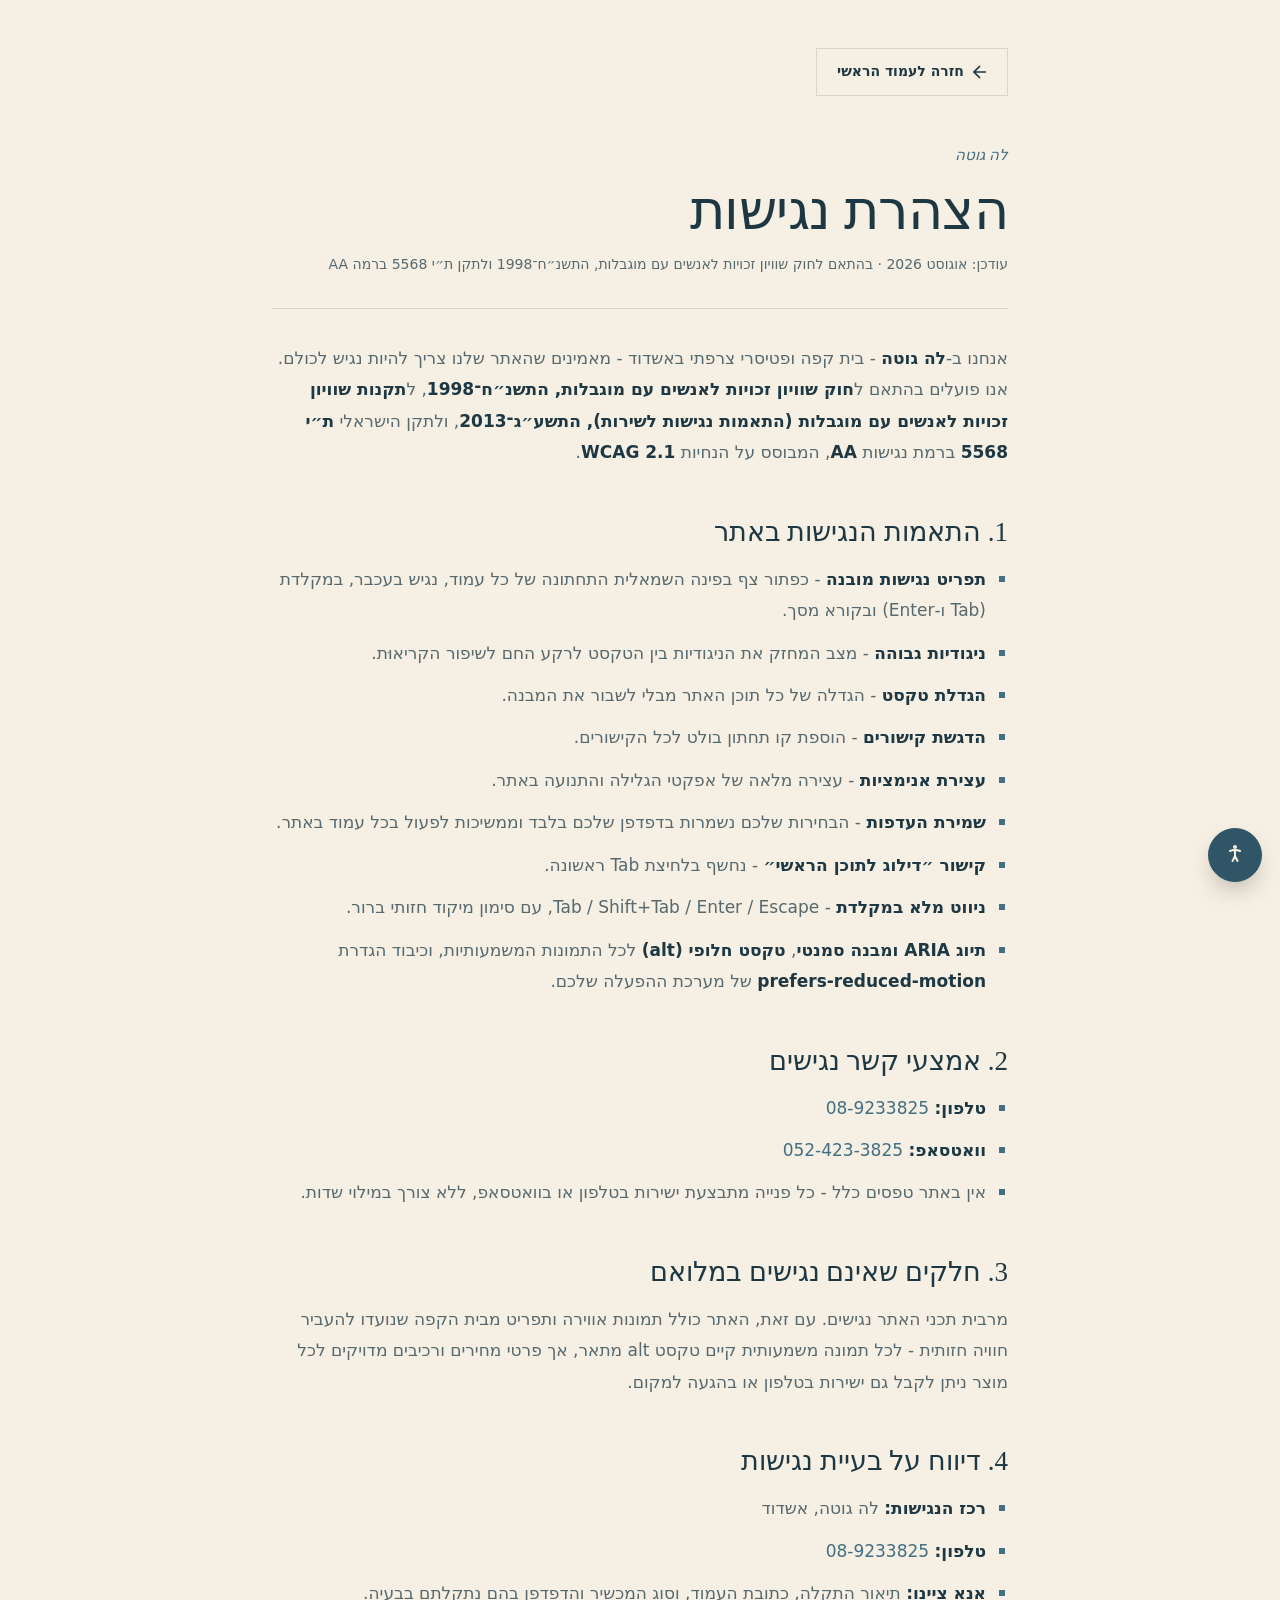
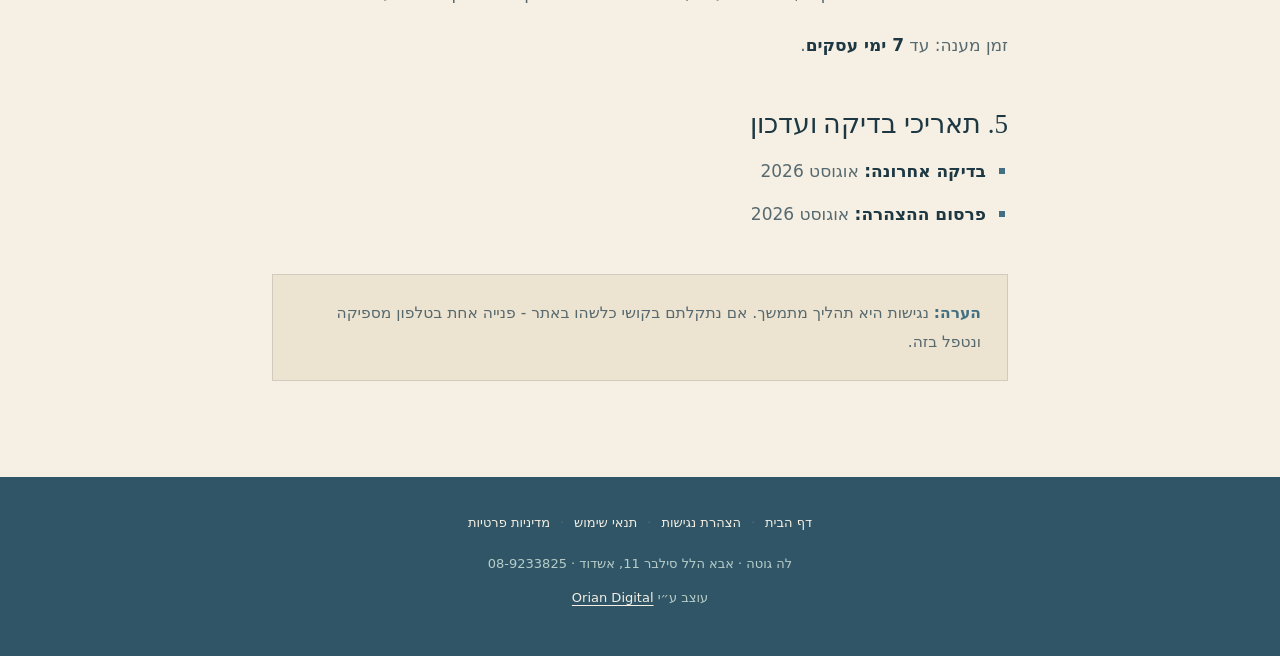
==== commit 91c7397c: "Add logo favicon set and the Orian Digital designer credit in every footer Co-Authored-By: Claude Op" ====
--- a/accessibility.html
+++ b/accessibility.html
@@ -18,12 +18,17 @@
 ">
 <meta name="referrer" content="strict-origin-when-cross-origin">
 <title>הצהרת נגישות - לה גוטה</title>
+<link rel="icon" href="favicon.ico" sizes="any">
+<link rel="icon" type="image/png" sizes="32x32" href="assets/img/favicon-32.png">
+<link rel="icon" type="image/png" sizes="192x192" href="assets/img/favicon-192.png">
+<link rel="apple-touch-icon" href="assets/img/apple-touch-icon.png">
+<meta name="theme-color" content="#426F82">
 <meta name="description" content="הצהרת הנגישות של לה גוטה - התאמות הנגישות באתר, אמצעי קשר ודרכי דיווח, בהתאם לחוק שוויון זכויות לאנשים עם מוגבלות ולתקן ת״י 5568 ברמה AA.">
 <meta name="robots" content="index, follow">
 <link rel="preconnect" href="https://fonts.googleapis.com">
 <link rel="preconnect" href="https://fonts.gstatic.com" crossorigin>
 <link href="https://fonts.googleapis.com/css2?family=Frank+Ruhl+Libre:wght@300;500;700;900&family=Assistant:wght@300;400;500;600;700&display=swap" rel="stylesheet">
-<link rel="stylesheet" href="assets/legal.css?v=1">
+<link rel="stylesheet" href="assets/legal.css?v=2">
 <link rel="stylesheet" href="assets/a11y.css?v=1">
 <script src="assets/a11y.js?v=1"></script>
 </head>
@@ -109,6 +114,7 @@
     <a href="privacy.html">מדיניות פרטיות</a>
   </nav>
   <div>לה גוטה · אבא הלל סילבר 11, אשדוד · 08-9233825</div>
+  <div class="legal-credit">עוצב ע״י <a href="https://wa.me/972525372958" target="_blank" rel="noopener noreferrer">Orian Digital</a></div>
 </footer>
 
 </body>
--- a/assets/legal.css
+++ b/assets/legal.css
@@ -145,6 +145,9 @@
 .legal-foot nav a { color: var(--cream-text); }
 .legal-foot nav a:hover { color: var(--crema-2); }
 .legal-foot nav span { color: var(--line-cream); }
+.legal-credit { margin-top: 10px; }
+.legal-credit a { color: var(--cream-text); text-decoration: underline; text-underline-offset: 3px; }
+.legal-credit a:hover { color: var(--crema-2); }
 
 @media (max-width: 640px) {
   .legal { padding-top: 34px; }
